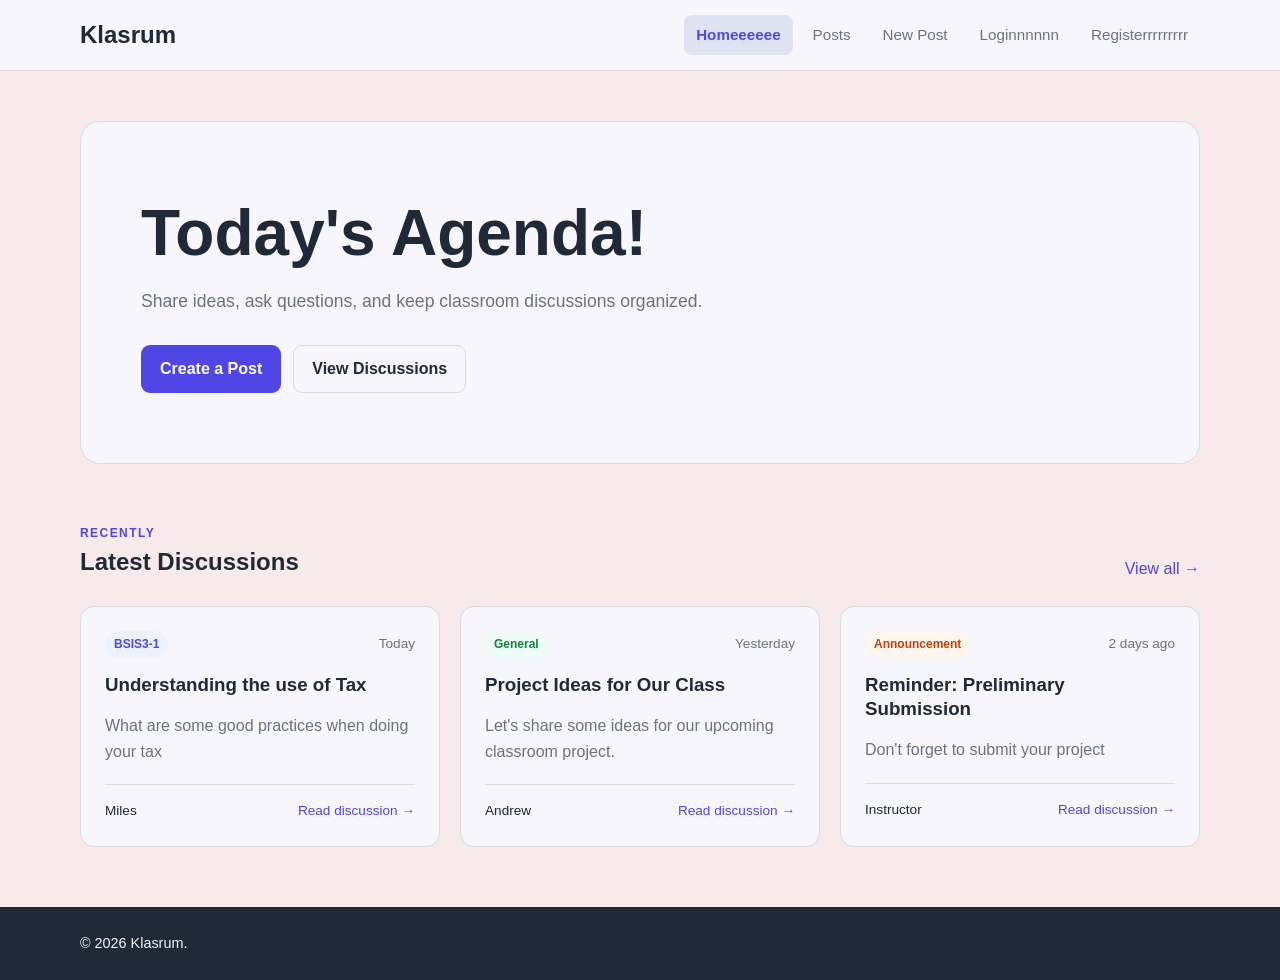
==== index.html @ 360cb8c0 "Merge branch 'feature-1'" ====
<!DOCTYPE html>
<html lang="en">
<head>
    <meta charset="UTF-8">
    <meta name="viewport" content="width=device-width, initial-scale=1">
    <meta name="description" content="Klasrum - A simple classroom discussion board">
    <title>505</title>
    <link rel="stylesheet" href="style.css">
</head>

<body>

    <header class="site-header">
        <div class="container nav-container">
            <a class="logo" href="index.html">Klasrum</a>

            <nav aria-label="Main navigation">
                <a class="active" href="index.html">Homeeeeee</a>
                <a href="post.html">Posts</a>
                <a href="post-new.html">New Post</a>
                <a href="login.html">Loginnnnnn</a>
                <a href="register.html">Registerrrrrrrrr</a>
            </nav>
        </div>
    </header>

    <main class="container">

        <section class="hero">
            <div>
                <p class="eyebrow"></p>
                <h1>Today's Agenda!</h1>
                <p>
                    Share ideas, ask questions, and keep classroom
                    discussions organized.
                </p>

                <div class="hero-buttons">
                    <a class="button primary-button" href="post-new.html">
                        Create a Post
                    </a>

                    <a class="button secondary-button" href="post.html">
                        View Discussions
                    </a>
                </div>
            </div>
        </section>

        <section class="section">
            <div class="section-heading">
                <div>
                    <p class="eyebrow">RECENTLY</p>
                    <h2>Latest Discussions</h2>
                </div>

                <a href="post.html">View all →</a>
            </div>

            <div class="post-grid">

                <article class="post-card">
                    <div class="post-meta">
                        <span class="tag">BSIS3-1</span>
                        <span>Today</span>
                    </div>

                    <h3>
                        Understanding the use of Tax
                    </h3>

                    <p>
                        What are some good practices when doing your tax
                    </p>

                    <div class="post-footer">
                        <span>Miles</span>
                        <a href="post.html">Read discussion →</a>
                    </div>
                </article>

                <article class="post-card">
                    <div class="post-meta">
                        <span class="tag green">General</span>
                        <span>Yesterday</span>
                    </div>

                    <h3>
                        Project Ideas for Our Class
                    </h3>

                    <p>
                        Let's share some ideas for our upcoming
                        classroom project.
                    </p>

                    <div class="post-footer">
                        <span>Andrew</span>
                        <a href="post.html">Read discussion →</a>
                    </div>
                </article>

                <article class="post-card">
                    <div class="post-meta">
                        <span class="tag orange">Announcement</span>
                        <span>2 days ago</span>
                    </div>

                    <h3>
                        Reminder: Preliminary Submission
                    </h3>

                    <p>
                        Don't forget to submit your project
                    </p>

                    <div class="post-footer">
                        <span>Instructor</span>
                        <a href="post.html">Read discussion →</a>
                    </div>
                </article>

            </div>
        </section>

    </main>

    <footer class="site-footer">
        <div class="container">
            <p>© 2026 Klasrum.</p>
        </div>
    </footer>

</body>
</html>
---- style.css ----
:root {
    --color-primary: #4f46e5;
    --color-primary-dark: #cccbda;
    --color-background: #ebf0f9;
    --color-surface: #f7f6fc;
    --color-text: #1f2937;
    --color-muted: #6b7280;
    --color-border: #d8dce3;
    --color-green: #15803d;
    --color-orange: #c2410c;
    --color-focus: #0078e8;
}

* {
    box-sizing: border-box;
}

html {
    scroll-behavior: smooth;
}

body {
    margin: 0;
    background: var(--color-background);
    color: var(--color-text);
    font-family: Arial, Helvetica, sans-serif;
    line-height: 1.6;
    background-color: rgb(246, 234, 234);
    
}

img {
    max-width: 100%;
    height: auto;
}

a {
    color: var(--color-primary);
    text-decoration: none;
}

a:hover {
    text-decoration: underline;
}

button,
input,
textarea,
select {
    font: inherit;
}

button,
a {
    -webkit-tap-highlight-color: transparent;
}

                                                                        /* Keyboard focus */

:focus-visible {
    outline: 3px solid var(--color-focus);
    outline-offset: 3px;
}

                                                                            /* Layout */

.container {
    width: min(1120px, calc(100% - 40px));
    margin: 0 auto;
}

.narrow-container {
    max-width: 800px;
}

.auth-container {
    max-width: 560px;
    min-height: calc(100vh - 180px);
    display: flex;
    align-items: center;
    padding-top: 50px;
    padding-bottom: 50px;
}

                                                                            /* Header */

.site-header {
    background: var(--color-surface);
    border-bottom: 1px solid var(--color-border);
    position: sticky;
    top: 0;
    z-index: 10;
}

.nav-container {
    min-height: 70px;
    display: flex;
    align-items: center;
    justify-content: space-between;
    gap: 30px;
}

.logo {
    color: var(--color-text);
    font-size: 1.5rem;
    font-weight: 800;
}

.logo:hover {
    text-decoration: none;
}

nav {
    display: flex;
    align-items: center;
    gap: 8px;
}

nav a {
    color: var(--color-muted);
    padding: 8px 12px;
    border-radius: 8px;
    font-size: 0.95rem;
}

nav a:hover {
    background: var(--color-background);
    text-decoration: none;
    color: var(--color-text);
}

nav a.active {
    background: #dfe3f1;
    color: var(--color-primary);
    font-weight: 700;
}

                                                                                /* Hero */

.hero {
    margin-top: 50px;
    padding: 70px 60px;
    background: var(--color-surface);
    border: 1px solid var(--color-border);
    border-radius: 20px;
}

.eyebrow {
    margin: 0 0 8px;
    color: var(--color-primary);
    font-size: 0.75rem;
    font-weight: 800;
    letter-spacing: 0.12em;
}

.hero h1 {  
    max-width: 700px;
    margin: 0;
    font-size: clamp(2.2rem, 5vw, 4.2rem);
    line-height: 1.05;
}

.hero p:not(.eyebrow) {
    max-width: 620px;
    margin: 20px 0 0;
    color: var(--color-muted);
    font-size: 1.1rem;
}

.hero-buttons {
    display: flex;
    flex-wrap: wrap;
    gap: 12px;
    margin-top: 30px;
}

                                                                            /* Buttons */

.button {
    display: inline-flex;
    align-items: center;
    justify-content: center;
    min-height: 44px;
    padding: 10px 18px;
    border: 1px solid transparent;
    border-radius: 9px;
    cursor: pointer;
    font-weight: 700;
    text-decoration: none;
}

.button:hover {
    text-decoration: none;
}

.primary-button {
    background: var(--color-primary);
    color: white;
}

.primary-button:hover {
    background: var(--color-primary-dark);
    color: white;
}

.secondary-button {
    background: var(--color-surface);
    border-color: var(--color-border);
    color: var(--color-text);
}

.secondary-button:hover {
    background: var(--color-background);
}

.small-button {
    min-height: 38px;
    padding: 7px 14px;
    font-size: 0.9rem;
}

.full-button {
    width: 100%;
}

                                                                        /* Sections */

.section {
    padding: 60px 0;
}

.section-heading {
    display: flex;
    align-items: end;
    justify-content: space-between;
    gap: 20px;
    margin-bottom: 24px;
}

.section-heading h2 {
    margin: 0;
}

.section-heading p {
    margin: 0;
}

                                                                /* Post cards */

.post-grid {
    display: grid;
    grid-template-columns: repeat(3, 1fr);
    gap: 20px;
}

.post-card {
    background: var(--color-surface);
    border: 1px solid var(--color-border);
    border-radius: 14px;
    padding: 24px;
}

.post-card h3 {
    margin: 15px 0 10px;
    line-height: 1.3;
}

.post-card p {
    color: var(--color-muted);
}

.post-meta {
    display: flex;
    align-items: center;
    justify-content: space-between;
    gap: 10px;
    color: var(--color-muted);
    font-size: 0.85rem;
}

.tag {
    display: inline-block;
    padding: 4px 9px;
    border-radius: 999px;
    background: #eef2ff;
    color: var(--color-primary);
    font-size: 0.75rem;
    font-weight: 700;
}

.tag.green {
    background: #ecfdf5;
    color: var(--color-green);
}

.tag.orange {
    background: #fff7ed;
    color: var(--color-orange);
}

.post-footer {
    display: flex;
    align-items: center;
    justify-content: space-between;
    gap: 10px;
    margin-top: 20px;
    padding-top: 15px;
    border-top: 1px solid var(--color-border);
    font-size: 0.85rem;
}

                                                                    /* Page header */

.page-header {
    padding: 55px 0 30px;
}

.page-header h1 {
    margin: 0;
    font-size: clamp(2rem, 5vw, 3rem);
    line-height: 1.15;
}

.page-header p:not(.eyebrow) {
    color: var(--color-muted);
    margin-bottom: 0;
}

                                                                    /* Discussion */

.discussion {
    background: var(--color-surface);
    border: 1px solid var(--color-border);
    border-radius: 14px;
    overflow: hidden;
}

.discussion-header {
    display: flex;
    align-items: center;
    justify-content: space-between;
    gap: 20px;
    padding: 20px 24px;
    border-bottom: 1px solid var(--color-border);
}

.muted {
    color: var(--color-muted);
    margin-left: 8px;
    font-size: 0.9rem;
}

.discussion-content {
    padding: 30px;
}

.discussion-content h2 {
    margin-top: 30px;
}

                                                                                      /* Comments */

.comments {
    padding: 50px 0 20px;
}

.comment {
    background: var(--color-surface);
    border: 1px solid var(--color-border);
    border-radius: 12px;
    padding: 20px;
    margin-bottom: 15px;
}

.comment-header {
    display: flex;
    justify-content: space-between;
    gap: 15px;
}

.comment-header span {
    color: var(--color-muted);
    font-size: 0.85rem;
}

.comment p {
    margin-bottom: 0;
}

.reply {
    margin-top: 20px;
    margin-bottom: 0;
    margin-left: 25px;
}

.nested-reply {
    margin-left: 25px;
}

                                                                                 /* Forms */

.form-card {
    background: var(--color-surface);
    border: 1px solid var(--color-border);
    border-radius: 14px;
    padding: 32px;
    margin-bottom: 60px;
}

.form-group {
    margin-bottom: 22px;
}

.form-group > label,
fieldset legend {
    display: block;
    margin-bottom: 8px;
    font-weight: 700;
}

input,
textarea,
select {
    width: 100%;
    border: 1px solid #d1d5db;
    border-radius: 8px;
    padding: 11px 13px;
    background: white;
    color: var(--color-text);
}

textarea {
    resize: vertical;
    min-height: 120px;
}

input::placeholder,
textarea::placeholder {
    color: #9ca3af;
}

fieldset {
    border: 0;
    padding: 0;
    margin: 0;
}

.radio-group {
    display: flex;
    flex-wrap: wrap;
    gap: 15px;
}

.radio-group label {
    display: flex;
    align-items: center;
    gap: 7px;
    font-weight: 400;
}

.radio-group input {
    width: auto;
}

.form-actions {
    display: flex;
    justify-content:flex-end;
    gap: 10px;
    padding-top: 10px;
}

.form-note {
    margin-top: 20px;
    text-align: center;
    color: var(--color-muted);
}

.auth-heading {
    margin-bottom: 30px;
}

.auth-heading h1 {
    margin: 0;
}

                                                                    /* Comment form */

.comment-form {
    background: var(--color-surface);
    border: 1px solid var(--color-border);
    border-radius: 14px;
    padding: 30px;
    margin-bottom: 60px;
}

                                                                        /* Footer */

.site-footer {
    background: var(--color-text);
    color: #f1f5fc;
    padding: 25px 0;
   
}

.site-footer p {
    margin: 0;
    font-size: 0.9rem;
}


                                                                            /* Mobile */

@media (max-width: 600px) {

    .container {
        width: min(100% - 24px, 1120px);
    }

    .site-header {
        position: static;
    }

    .nav-container {
        align-items: stretch;
    }

    .logo {
        text-align: center;
    }

    nav {
        display: grid;
        grid-template-columns: repeat(2, 1fr);
        width: 100%;
    }

    nav a {
        text-align: center;
    }

    .hero {
        margin-top: 25px;
        padding: 35px 22px;
        border-radius: 14px;
    }

    .hero h1 {
        font-size: 2.2rem;
    }

    .hero-buttons {
        flex-direction: column;
    }

    .hero-buttons .button {
        width: 100%;
    }

    .section {
        padding: 40px 0;
    }

    .section-heading {
        align-items: flex-start;
        flex-direction: column;
    }

    .post-grid {
        grid-template-columns: 1fr;
    }

    .page-header {
        padding: 35px 0 20px;
    }

    .discussion-header {
        align-items: flex-start;
        flex-direction: column;
    }

    .discussion-content {
        padding: 22px;
    }

    .muted {
        display: block;
        margin: 8px 0 0;
    }

    .comment-header {
        flex-direction: column;
        gap: 3px;
    }

    .reply {
        margin-left: 12px;
    }

    .nested-reply {
        margin-left: 10px;
    }

    .form-card,
    .comment-form {
        padding: 22px;
    }

    .form-actions {
        flex-direction: column-reverse;
    }

    .form-actions .button {
        width: 100%;
    }

    .auth-container {
        min-height: auto;
        padding-top: 30px;
        padding-bottom: 30px;
    }



}
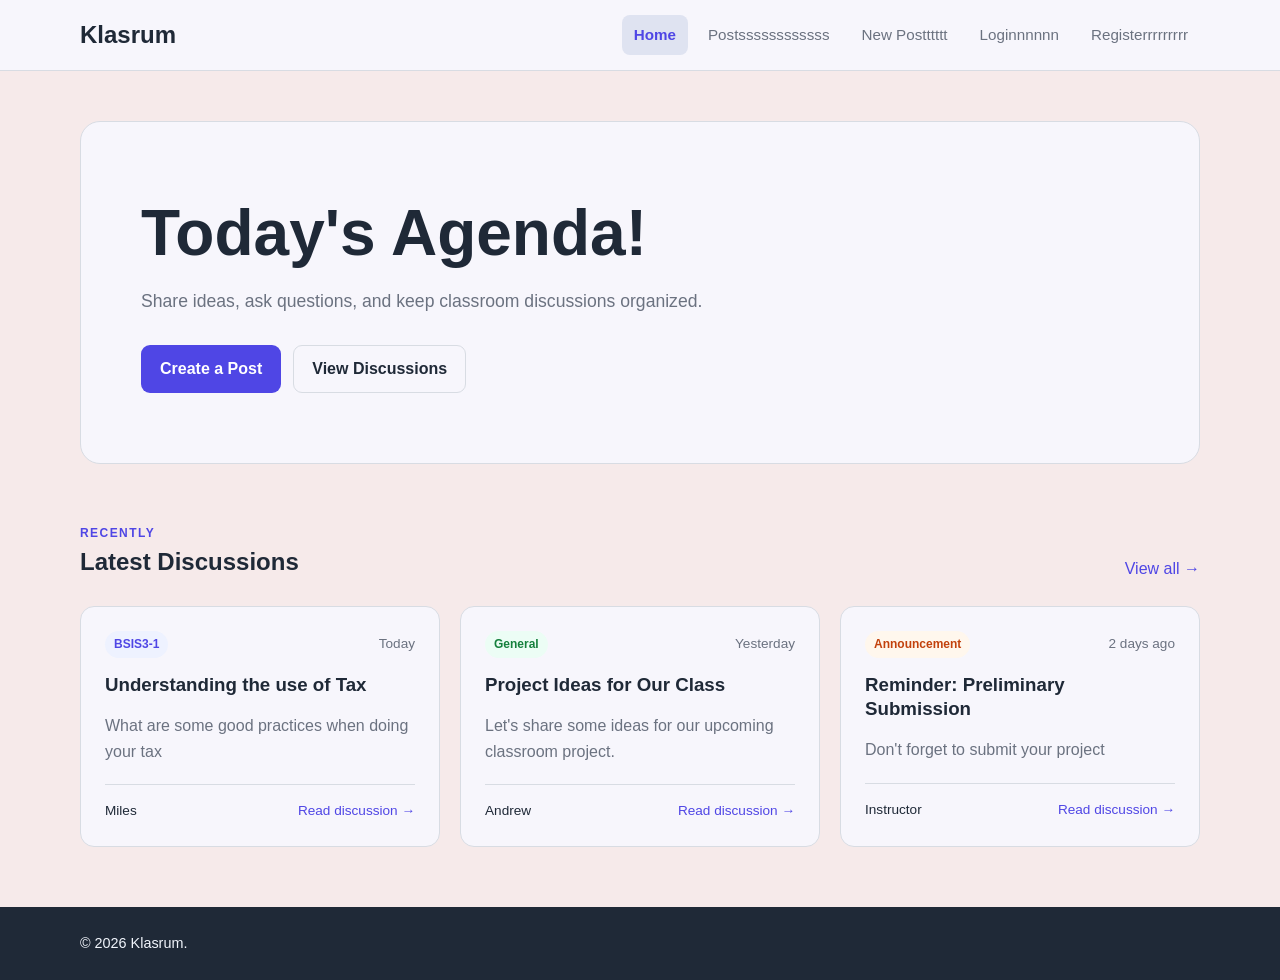
==== commit f3c98129: "added t's to the post" ====
--- a/index.html
+++ b/index.html
@@ -15,9 +15,9 @@
             <a class="logo" href="index.html">Klasrum</a>
 
             <nav aria-label="Main navigation">
-                <a class="active" href="index.html">Homeeeeee</a>
-                <a href="post.html">Posts</a>
-                <a href="post-new.html">New Post</a>
+                <a class="active" href="index.html">Home</a>
+                <a href="post.html">Postssssssssssss</a>
+                <a href="post-new.html">New Postttttt</a>
                 <a href="login.html">Loginnnnnn</a>
                 <a href="register.html">Registerrrrrrrrr</a>
             </nav>
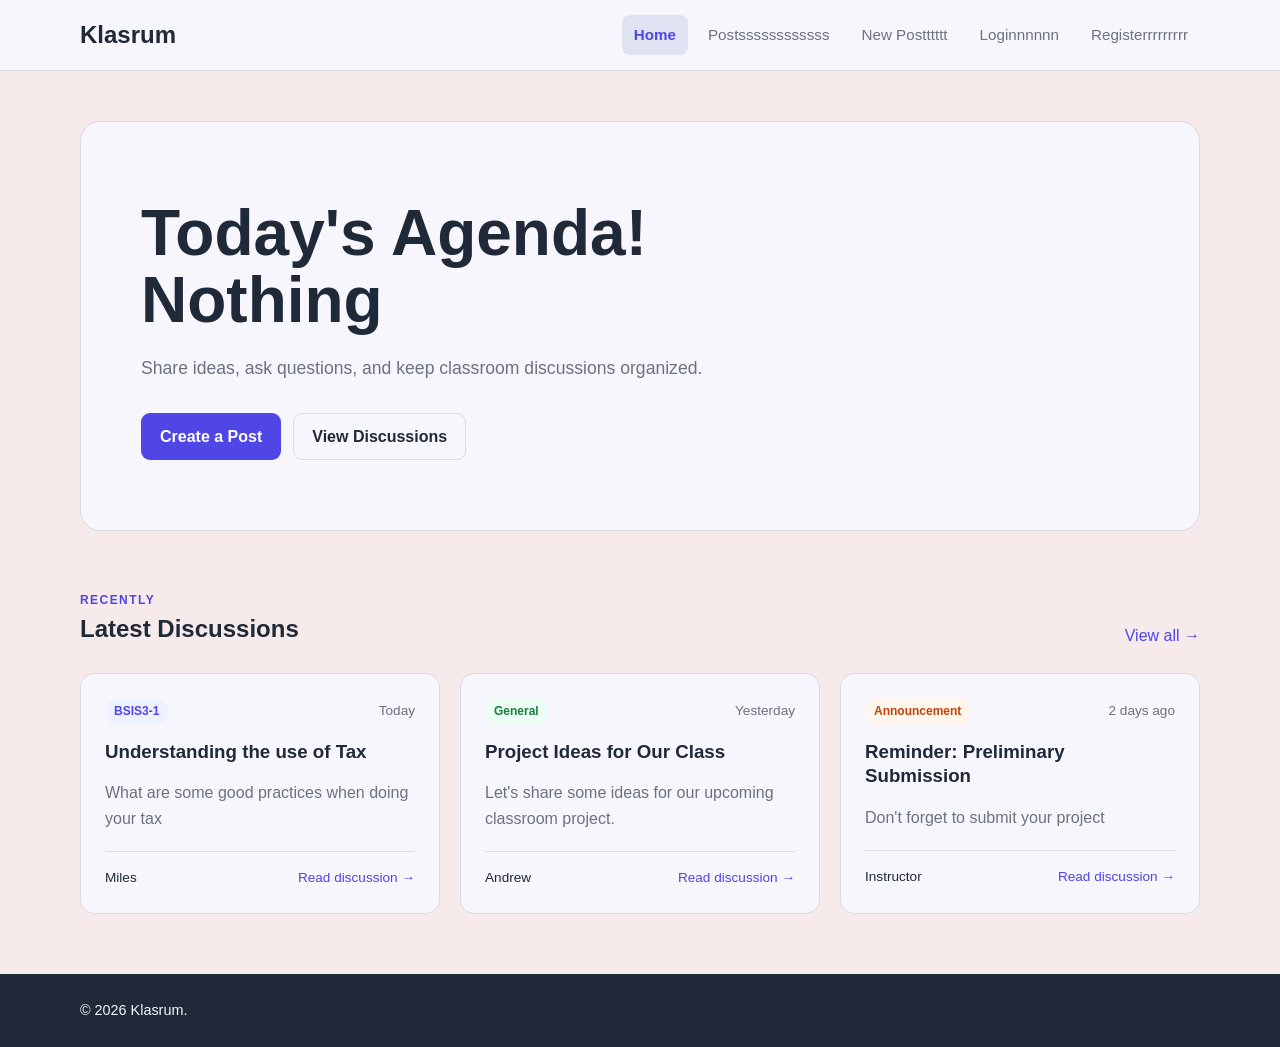
==== commit 9e5f44d3: "added nothing in the dashboard" ====
--- a/index.html
+++ b/index.html
@@ -30,6 +30,8 @@
             <div>
                 <p class="eyebrow"></p>
                 <h1>Today's Agenda!</h1>
+                <h1>Nothing</h1>
+
                 <p>
                     Share ideas, ask questions, and keep classroom
                     discussions organized.
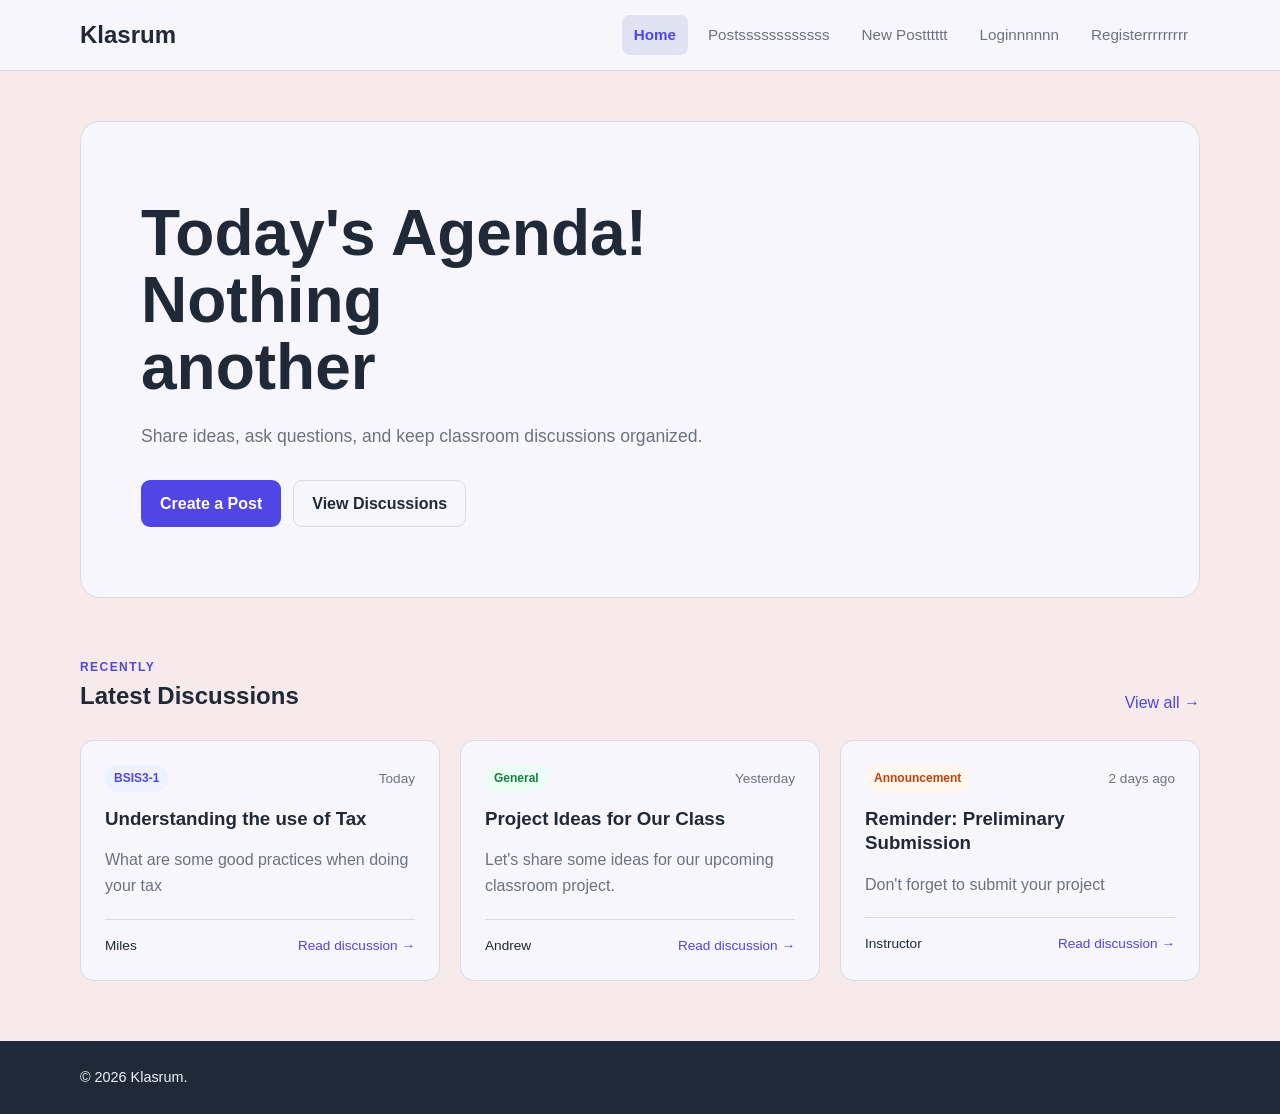
==== commit 703fd936: "added another under the nothing" ====
--- a/index.html
+++ b/index.html
@@ -31,6 +31,7 @@
                 <p class="eyebrow"></p>
                 <h1>Today's Agenda!</h1>
                 <h1>Nothing</h1>
+                <h1>another</h1>
 
                 <p>
                     Share ideas, ask questions, and keep classroom
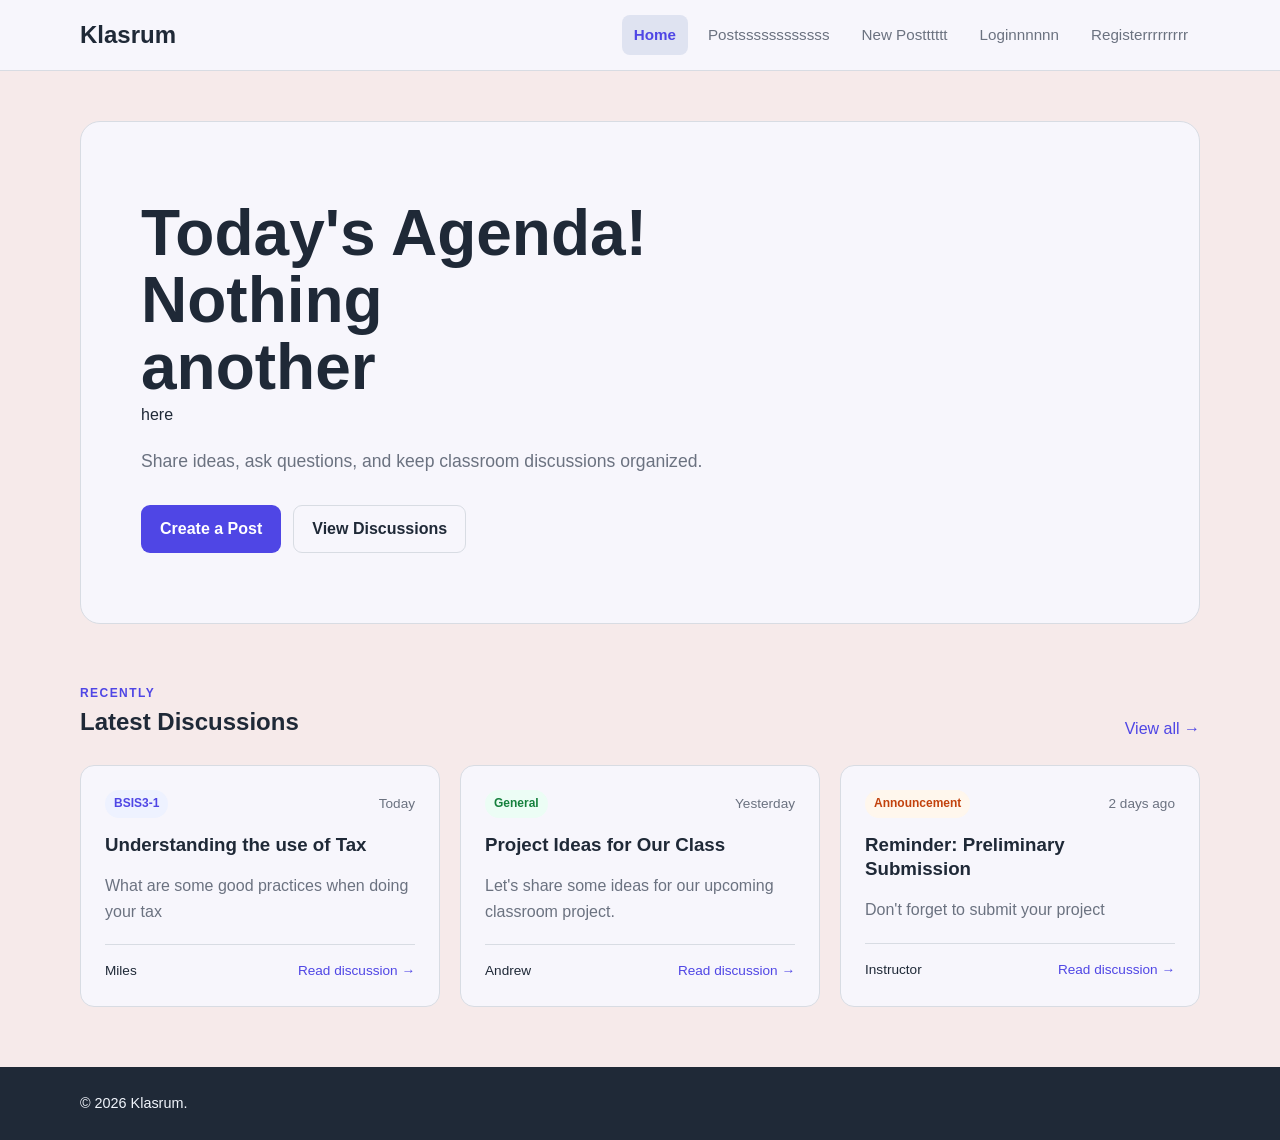
==== commit 946cda64: "here" ====
--- a/index.html
+++ b/index.html
@@ -32,6 +32,7 @@
                 <h1>Today's Agenda!</h1>
                 <h1>Nothing</h1>
                 <h1>another</h1>
+                <h>here</h>
 
                 <p>
                     Share ideas, ask questions, and keep classroom
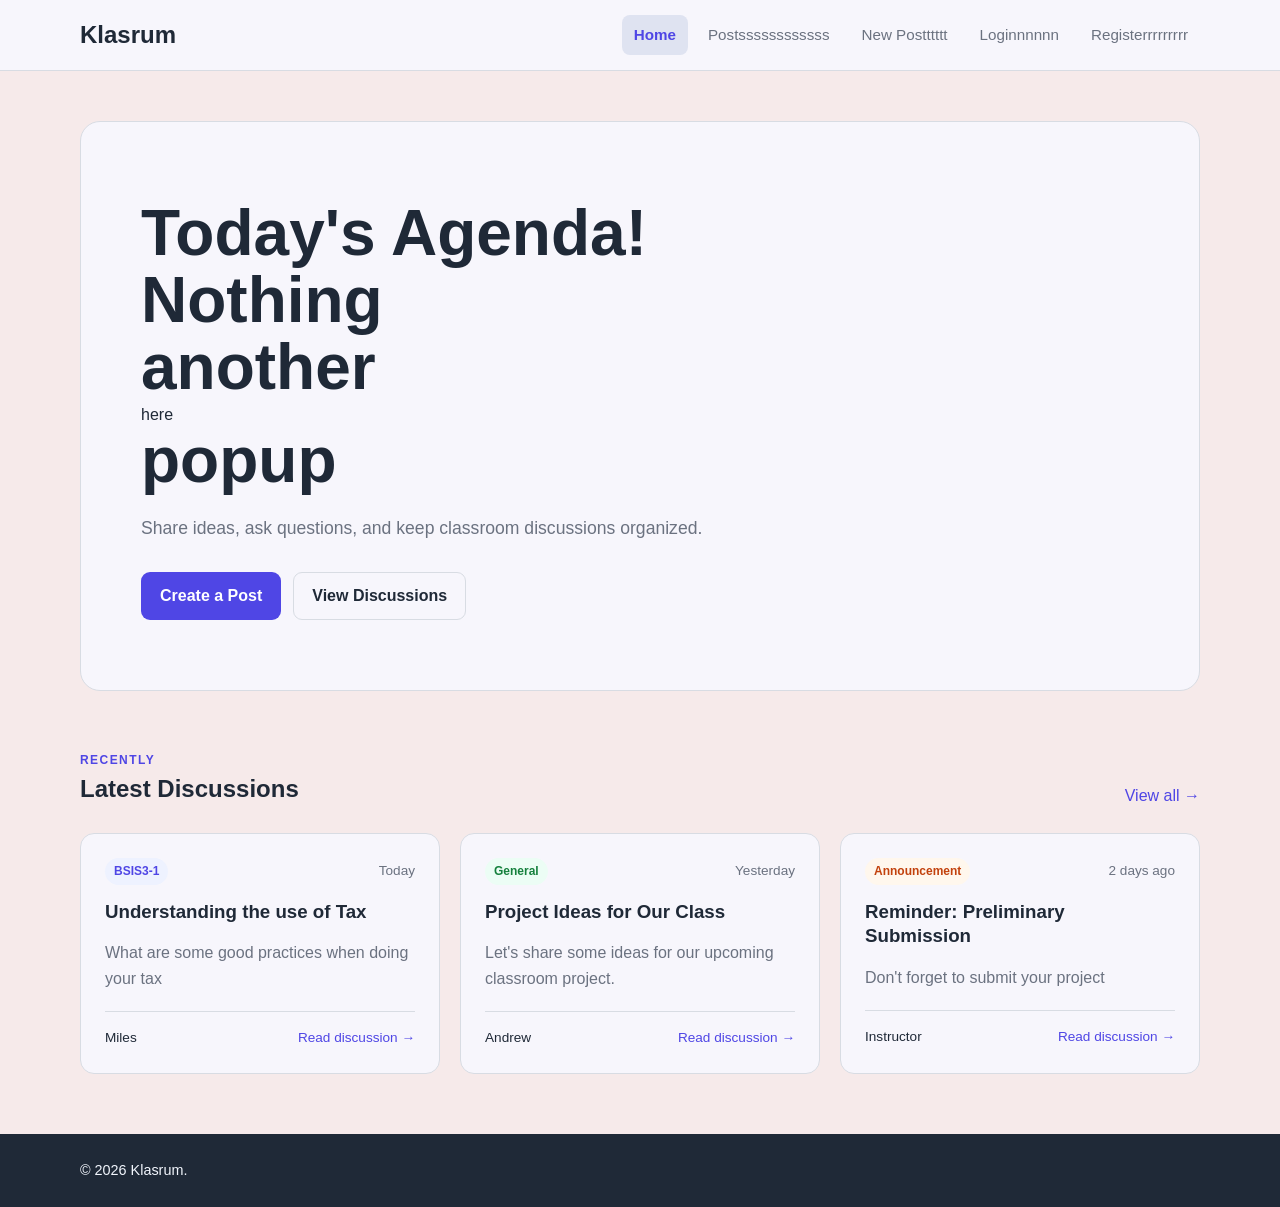
==== commit a3e8cec1: "added popup" ====
--- a/index.html
+++ b/index.html
@@ -33,6 +33,7 @@
                 <h1>Nothing</h1>
                 <h1>another</h1>
                 <h>here</h>
+                <h1>popup</h1>
 
                 <p>
                     Share ideas, ask questions, and keep classroom
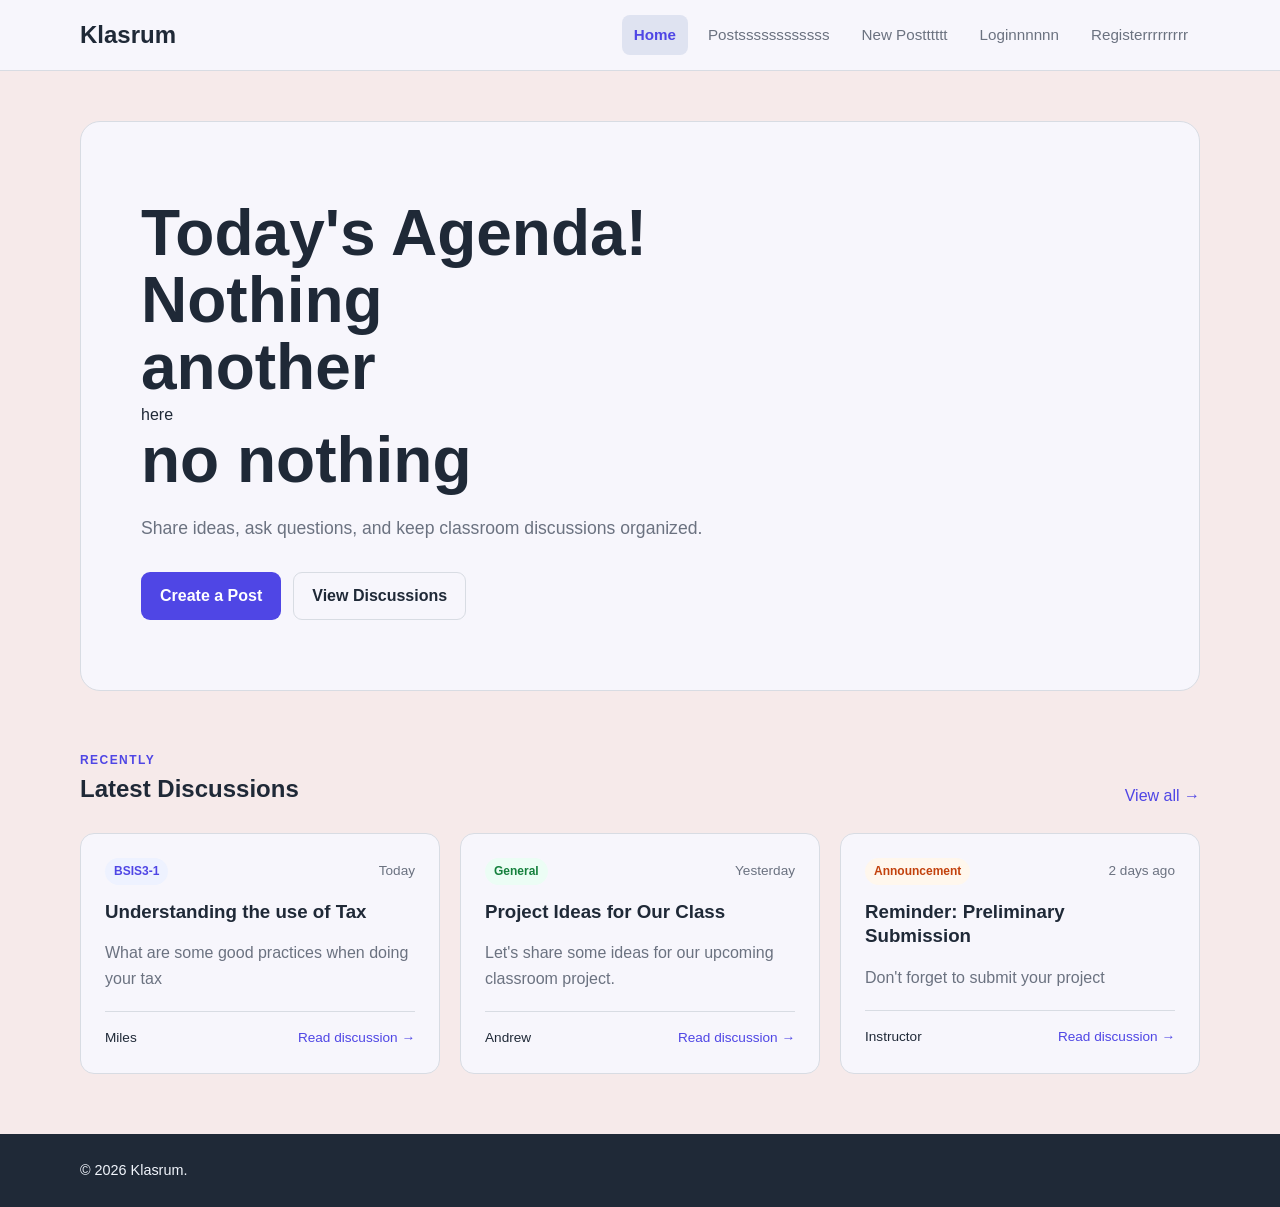
==== commit 0c5a065c: "added no thing here" ====
--- a/index.html
+++ b/index.html
@@ -33,7 +33,7 @@
                 <h1>Nothing</h1>
                 <h1>another</h1>
                 <h>here</h>
-                <h1>popup</h1>
+                <h1>no nothing</h1>
 
                 <p>
                     Share ideas, ask questions, and keep classroom
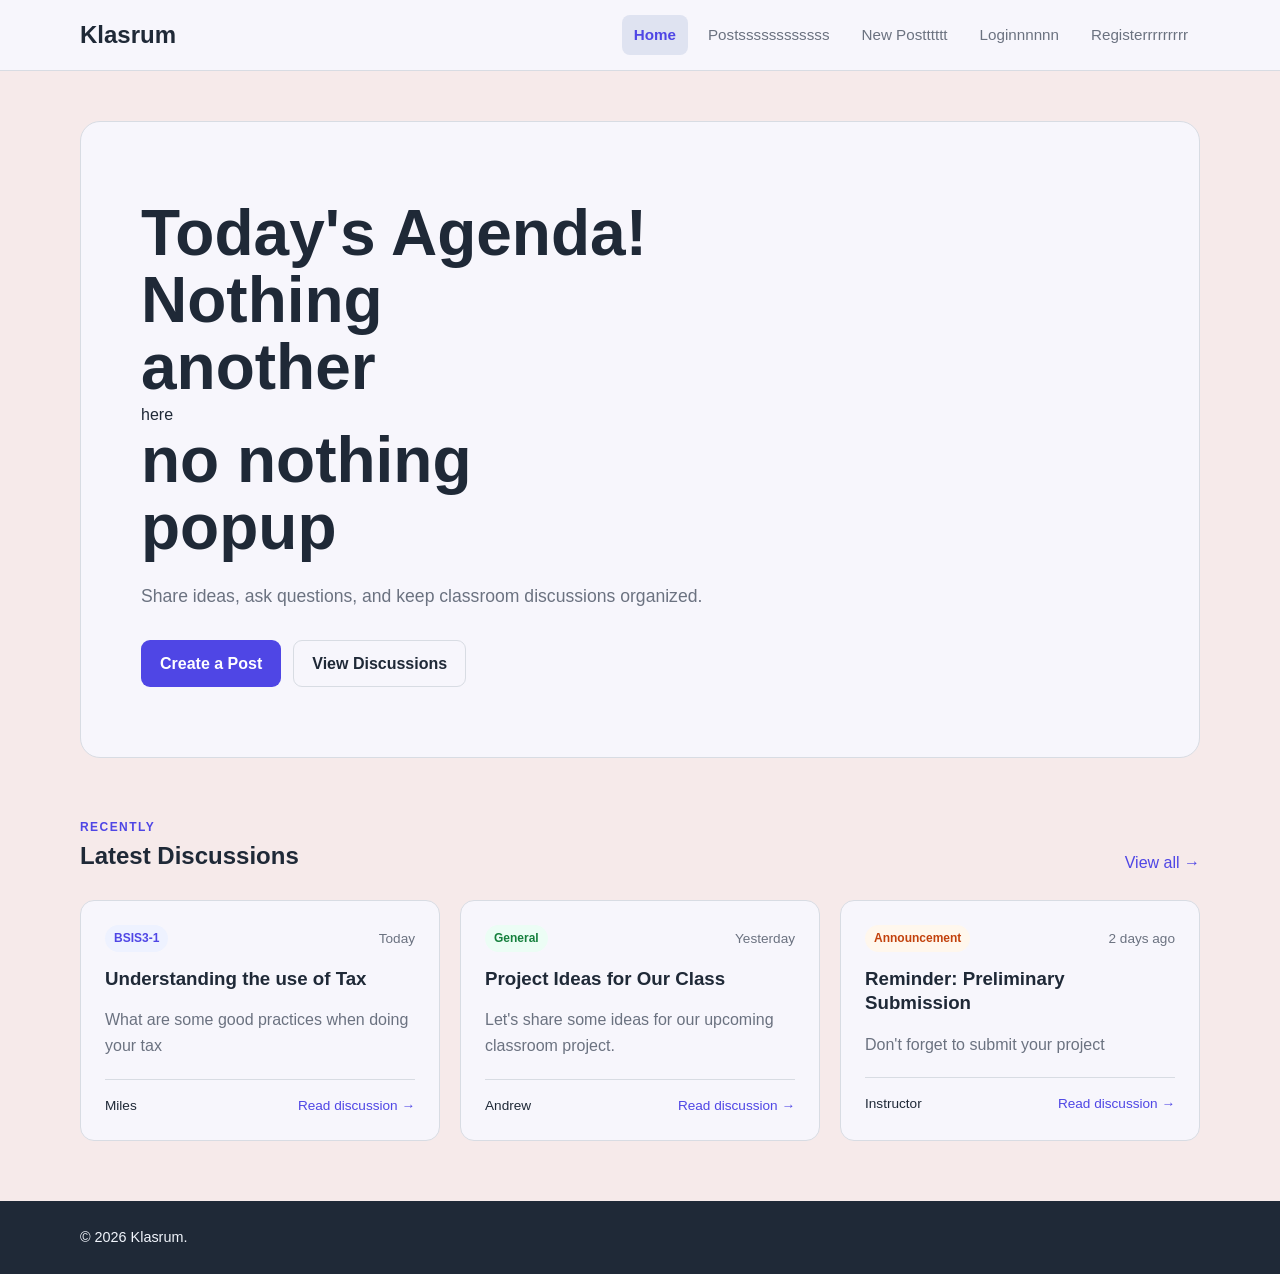
==== commit c5190f6a: "Merge branch 'feature-1'" ====
--- a/index.html
+++ b/index.html
@@ -34,6 +34,7 @@
                 <h1>another</h1>
                 <h>here</h>
                 <h1>no nothing</h1>
+                <h1>popup</h1>
 
                 <p>
                     Share ideas, ask questions, and keep classroom
